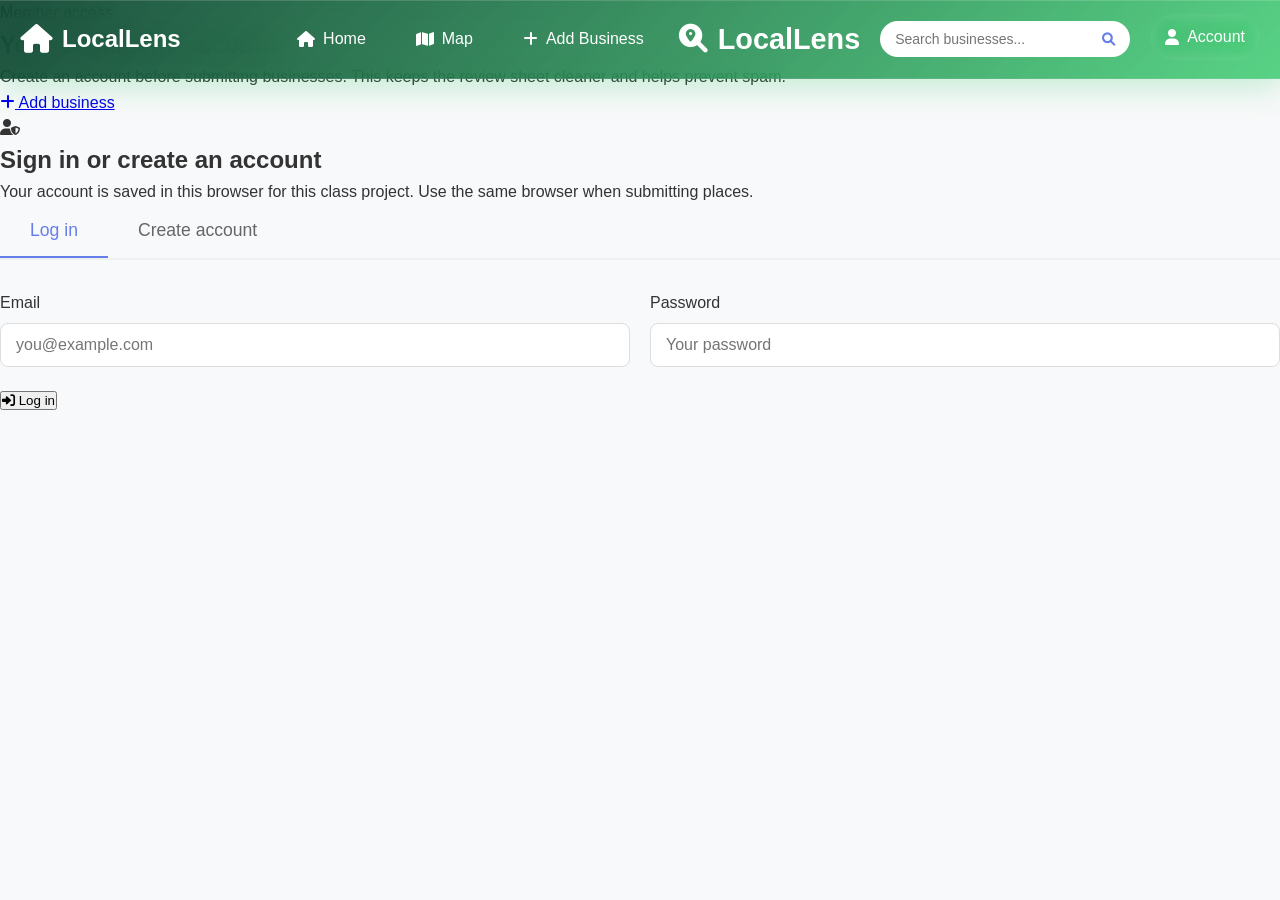
==== account.html @ 546eb5cb "Improve account page and local login flow" ====
<!DOCTYPE html>
<html lang="en">
<head>
    <meta charset="UTF-8">
    <meta name="viewport" content="width=device-width, initial-scale=1.0">
    <title>LocalLens - Account</title>
    <link rel="stylesheet" href="styles.css?v=9">
    <link rel="stylesheet" href="account.css?v=1">
    <link href="https://cdnjs.cloudflare.com/ajax/libs/font-awesome/6.0.0/css/all.min.css" rel="stylesheet">
</head>
<body class="account-page">
    <nav class="navbar">
        <div class="nav-container">
            <a class="nav-logo" href="index.html" aria-label="LocalLens home">
                <i class="fas fa-home"></i>
                <span id="logo-text">LocalLens</span>
            </a>
            <div class="nav-items">
                <a href="index.html" class="nav-item"><i class="fas fa-home"></i><span>Home</span></a>
                <a href="map.html" class="nav-item"><i class="fas fa-map"></i><span>Map</span></a>
                <a href="add-business.html" class="nav-item"><i class="fas fa-plus"></i><span>Add Business</span></a>
                <div class="nav-brand"><i class="fas fa-search-location"></i><span>LocalLens</span></div>
                <div class="search-container">
                    <input type="text" placeholder="Search businesses..." id="account-search">
                    <button type="button" aria-label="Search"><i class="fas fa-search"></i></button>
                </div>
                <a href="account.html" class="nav-item active"><i class="fas fa-user"></i><span>Account</span></a>
            </div>
        </div>
    </nav>

    <main class="account-main">
        <section class="account-hero">
            <div>
                <p class="account-kicker">Member access</p>
                <h1>Your LocalLens account</h1>
                <p>Create an account before submitting businesses. This keeps the review sheet cleaner and helps prevent spam.</p>
            </div>
            <a class="account-add-link" href="add-business.html"><i class="fas fa-plus"></i> Add business</a>
        </section>

        <section id="signed-out-view" class="account-card auth-card">
            <div class="auth-intro">
                <span class="auth-icon"><i class="fas fa-user-shield"></i></span>
                <div>
                    <h2>Sign in or create an account</h2>
                    <p>Your account is saved in this browser for this class project. Use the same browser when submitting places.</p>
                </div>
            </div>

            <div class="auth-tabs" role="tablist" aria-label="Account options">
                <button class="auth-tab active" type="button" data-tab="login">Log in</button>
                <button class="auth-tab" type="button" data-tab="signup">Create account</button>
            </div>

            <form id="login-form" class="auth-form active" autocomplete="on">
                <div class="form-grid account-form-grid">
                    <div class="form-group">
                        <label for="login-email">Email</label>
                        <input type="email" id="login-email" placeholder="you@example.com" required>
                    </div>
                    <div class="form-group">
                        <label for="login-password">Password</label>
                        <input type="password" id="login-password" placeholder="Your password" required>
                    </div>
                </div>
                <button class="account-primary-btn" type="submit"><i class="fas fa-right-to-bracket"></i> Log in</button>
            </form>

            <form id="signup-form" class="auth-form" autocomplete="on">
                <div class="form-grid account-form-grid">
                    <div class="form-group">
                        <label for="signup-name">Name</label>
                        <input type="text" id="signup-name" placeholder="Your name" required>
                    </div>
                    <div class="form-group">
                        <label for="signup-email">Email</label>
                        <input type="email" id="signup-email" placeholder="you@example.com" required>
                    </div>
                    <div class="form-group">
                        <label for="signup-password">Password</label>
                        <input type="password" id="signup-password" minlength="4" placeholder="At least 4 characters" required>
                    </div>
                    <div class="form-group">
                        <label for="signup-confirm-password">Confirm password</label>
                        <input type="password" id="signup-confirm-password" minlength="4" placeholder="Retype password" required>
                    </div>
                </div>
                <button class="account-primary-btn" type="submit"><i class="fas fa-user-plus"></i> Create account</button>
            </form>
        </section>

        <section id="signed-in-view" class="account-dashboard" hidden>
            <div class="account-card profile-card">
                <div class="profile-summary">
                    <div class="profile-avatar" id="profile-avatar">L</div>
                    <div>
                        <p class="account-kicker">Signed in</p>
                        <h2 id="profile-name">LocalLens user</h2>
                        <p id="profile-email">you@example.com</p>
                    </div>
                </div>
                <div class="profile-actions">
                    <a class="account-primary-btn" href="add-business.html"><i class="fas fa-plus"></i> Add business</a>
                    <button class="account-secondary-btn" id="logout-button" type="button"><i class="fas fa-arrow-right-from-bracket"></i> Log out</button>
                </div>
            </div>

            <div class="account-grid">
                <article class="account-card status-card">
                    <span class="status-icon"><i class="fas fa-clock"></i></span>
                    <div>
                        <h3>Submission cooldown</h3>
                        <p id="cooldown-status">You can submit a business now.</p>
                    </div>
                </article>
                <article class="account-card status-card">
                    <span class="status-icon"><i class="fas fa-clipboard-check"></i></span>
                    <div>
                        <h3>Review process</h3>
                        <p>New submissions go to the Review tab first so your group can approve them.</p>
                    </div>
                </article>
            </div>

            <section class="account-card profile-edit-card">
                <div class="section-title-row">
                    <div>
                        <h2>Profile details</h2>
                        <p>Update the name shown on this browser.</p>
                    </div>
                </div>
                <form id="profile-form" class="profile-form">
                    <div class="form-grid account-form-grid">
                        <div class="form-group">
                            <label for="edit-name">Name</label>
                            <input type="text" id="edit-name" required>
                        </div>
                        <div class="form-group">
                            <label for="edit-email">Email</label>
                            <input type="email" id="edit-email" required>
                        </div>
                    </div>
                    <button class="account-secondary-btn" type="submit"><i class="fas fa-save"></i> Save profile</button>
                </form>
            </section>

            <section class="account-card submissions-card">
                <div class="section-title-row">
                    <div>
                        <h2>Recent submissions</h2>
                        <p>Submissions saved from this browser.</p>
                    </div>
                </div>
                <div id="submission-list" class="submission-list"></div>
            </section>
        </section>
    </main>

    <script src="account.js?v=1"></script>
</body>
</html>
---- styles.css ----
/* Global Styles */
* {
    margin: 0;
    padding: 0;
    box-sizing: border-box;
}

body {
    font-family: 'Segoe UI', Tahoma, Geneva, Verdana, sans-serif;
    line-height: 1.6;
    color: #333;
    background-color: #f8f9fa;
}

.container {
    max-width: 1200px;
    margin: 0 auto;
    padding: 0 20px;
}

/* Navigation Bar */
.navbar {
    background: linear-gradient(
        135deg,
        rgba(6, 64, 43, 0.9),
        rgba(34, 197, 94, 0.75)
    );

    backdrop-filter: blur(18px);
    -webkit-backdrop-filter: blur(18px);
    border-bottom: 1px solid rgba(255, 255, 255, 0.12);
    box-shadow:
        0 8px 32px rgba(34, 197, 94, 0.25),
        inset 0 1px 0 rgba(255, 255, 255, 0.15);
    padding: 1rem 0;
    position: fixed;
    top: 0;
    width: 100%;
    z-index: 1000;
}

.nav-container {
    max-width: 1400px;
    margin: 0 auto;
    display: flex;
    justify-content: space-between;
    align-items: center;
    padding: 0 20px;
}

.nav-logo {
    display: flex;
    align-items: center;
    color: white;
    font-size: 1.5rem;
    font-weight: bold;
    text-decoration: none;
}

.nav-logo i {
    margin-right: 10px;
    font-size: 1.8rem;
}

.nav-items {
    display: flex;
    align-items: center;
    gap: 20px;
    flex-wrap: wrap;
}

.nav-item {
    display: flex;
    align-items: center;
    color: white;
    text-decoration: none;
    padding: 10px 15px;
    border-radius: 25px;
    transition: all 0.3s ease;
}

.nav-item:hover,
.nav-item.active {
    background: rgba(255,255,255,0.15);
    backdrop-filter: blur(8px);
    transform: translateY(-2px);
}

.nav-item i {
    margin-right: 8px;
}

.nav-brand {
    color: white;
    font-size: 1.8rem;
    font-weight: bold;
    text-decoration: none;
    display: flex;
    align-items: center;
}

.nav-brand i {
    margin-right: 10px;
}

.search-container {
    position: relative;
    display: flex;
    align-items: center;
}

.search-container input {
    padding: 10px 40px 10px 15px;
    border: none;
    border-radius: 25px;
    width: 250px;
    outline: none;
    font-size: 14px;
}

.search-container button {
    position: absolute;
    right: 5px;
    background: none;
    border: none;
    color: #667eea;
    cursor: pointer;
    padding: 5px 10px;
}

/* Hero Section */
.hero {
    height: 100vh;
    background: linear-gradient(rgba(0,0,0,0.4), rgba(0,0,0,0.4)), 
                url('https://images.unsplash.com/photo-1666969565832-b55bf42a900d?q=80&w=2071&auto=format&fit=crop&ixlib=rb-4.1.0&ixid=M3wxMjA3fDB8MHxwaG90by1wYWdlfHx8fGVufDB8fHx8fA%3D%3D');
    background-size: cover;
    background-position: center;
    display: flex;
    align-items: center;
    justify-content: center;
    text-align: center;
    color: white;
}

.hero-overlay {
    max-width: 800px;
    padding: 0 20px;
}

.hero-content h1 {
    font-size: 3.5rem;
    margin-bottom: 1rem;
    text-shadow: 2px 2px 4px rgba(0,0,0,0.5);
}

.hero-content p {
    font-size: 1.3rem;
    margin-bottom: 2rem;
    text-shadow: 1px 1px 2px rgba(0,0,0,0.5);
}

.cta-button {
    background: rgba(6, 64, 43, 0.2);
    backdrop-filter: blur(12px);
    -webkit-backdrop-filter: blur(12px);
    color: white;
    padding: 12px 24px;
    border: 1px solid rgba(255, 255, 255, 0.25);
    border-radius: 15px;
    font-size: 1.1rem;
    cursor: pointer;
    box-shadow:
        0 8px 32px rgba(6, 64, 43, 0.2),
        inset 0 1px 1px rgba(255, 255, 255, 0.2);
    font-weight: 600;
    transition: all 0.3s ease;
    text-decoration: none;
    display: inline-flex;
    align-items: center;
    gap: 10px;
}

.cta-button:hover {
    background: rgba(6, 64, 43, 0.35);
    transform: translateY(-3px);
    box-shadow: 
        0 12px 40px rgba(6, 64, 43, 0.35),
        inset 0 1px 1px rgba(255, 255, 255, 0.3);
}

/* How It Works Section */
.how-it-works {
    padding: 80px 0;
    background: white;
}

.how-it-works h2 {
    text-align: center;
    font-size: 2.5rem;
    margin-bottom: 3rem;
    color: #333;
}

.steps-container {
    display: grid;
    grid-template-columns: repeat(auto-fit, minmax(300px, 1fr));
    gap: 40px;
}

.step {
    background: rgba(6, 64, 43, 0.12);
    backdrop-filter: blur(16px);
    -webkit-backdrop-filter: blur(16px);
    border: 1px solid rgba(255, 255, 255, 0.15);
    border-radius: 20px;
    padding: 30px 25px;
    text-align: center;
    box-shadow: 0 8px 32px rgba(6, 64, 43, 0.15);
    transition: all 0.4s ease;
    cursor: pointer;
}

.step:hover {
    transform: translateY(-10px) scale(1.02);
    background: rgba(6, 64, 43, 0.2);
    box-shadow: 0 20px 40px rgba(6, 64, 43, 0.25);
}

.step-icon {
    width: 80px;
    height: 80px;
    background: linear-gradient(
        135deg, 
        rgba(6, 64, 43, 0.9),
        rgba(34, 197, 94, 0.8)
    );
    border-radius: 50%;
    display: flex;
    align-items: center;
    justify-content: center;
    margin: 0 auto 20px;
    color: white;
    font-size: 2rem;
}

.step h3 {
    font-size: 1.5rem;
    margin-bottom: 15px;
    color: #333;
}

.step p {
    color: #666;
    line-height: 1.6;
}
.step:hover .step-icon {
    transform: scale(1.15);
    box-shadow: 0 12px 30px rgba(34, 197, 94, 0.45);
}

/* About Us Section */
.about-us {
    padding: 80px 0;
    background: linear-gradient(135deg, #f093fb 0%, #f5576c 100%);
    color: white;
}

.about-content {
    display: grid;
    grid-template-columns: 1fr 1fr;
    gap: 50px;
    align-items: center;
}

.about-text h2 {
    font-size: 2.5rem;
    margin-bottom: 2rem;
}

.about-text p {
    font-size: 1.1rem;
    line-height: 1.8;
    margin-bottom: 1.5rem;
}

.about-image {
    border-radius: 15px;
    overflow: hidden;
    box-shadow: 0 20px 40px rgba(0,0,0,0.2);
}

.about-image img {
    width: 100%;
    height: auto;
    display: block;
}

/* Footer */
.footer {
    background: #2c3e50;
    color: white;
    padding: 50px 0 20px;
}

.footer-content {
    display: grid;
    grid-template-columns: repeat(auto-fit, minmax(250px, 1fr));
    gap: 40px;
    margin-bottom: 30px;
}

.footer-section h3 {
    font-size: 1.3rem;
    margin-bottom: 20px;
}

.footer-section ul {
    list-style: none;
}

.footer-section ul li {
    margin-bottom: 10px;
}

.footer-section ul li a {
    color: #bdc3c7;
    text-decoration: none;
    transition: color 0.3s ease;
}

.footer-section ul li a:hover {
    color: white;
}

.social-links {
    display: flex;
    gap: 15px;
}

.social-links a {
    color: #bdc3c7;
    font-size: 1.5rem;
    transition: color 0.3s ease;
}

.social-links a:hover {
    color: white;
}

.footer-bottom {
    text-align: center;
    padding-top: 20px;
    border-top: 1px solid #34495e;
    color: #bdc3c7;
}

/* Main Content */
.main-content {
    margin-top: 80px;
    min-height: calc(100vh - 80px);
}

/* Map Controls */
.map-controls {
    display: flex;
    justify-content: space-between;
    align-items: center;
    padding: 20px;
    background: white;
    border-bottom: 1px solid #e9ecef;
    position: sticky;
    top: 80px;
    z-index: 100;
}

.control-btn {
    background: #667eea;
    color: white;
    border: none;
    padding: 10px 20px;
    border-radius: 25px;
    cursor: pointer;
    display: flex;
    align-items: center;
    gap: 8px;
    transition: all 0.3s ease;
}

.control-btn:hover {
    background: #5a67d8;
    transform: translateY(-2px);
}

.filter-container {
    position: relative;
}

.filter-dropdown {
    position: absolute;
    top: 100%;
    right: 0;
    background: white;
    border: 1px solid #e9ecef;
    border-radius: 10px;
    padding: 20px;
    min-width: 250px;
    box-shadow: 0 10px 30px rgba(0,0,0,0.1);
    display: none;
    z-index: 1000;
}

.filter-dropdown.show {
    display: block;
}

.filter-group {
    margin-bottom: 15px;
}

.filter-group label {
    display: block;
    margin-bottom: 5px;
    font-weight: 500;
}

.filter-group select {
    width: 100%;
    padding: 8px 12px;
    border: 1px solid #ddd;
    border-radius: 5px;
    outline: none;
}

.apply-btn {
    background: #28a745;
    color: white;
    border: none;
    padding: 10px 20px;
    border-radius: 5px;
    cursor: pointer;
    width: 100%;
    font-weight: 500;
}

/* Map and Business Container */
.map-business-container {
    display: grid;
    grid-template-columns: 1fr 1fr;
    height: calc(100vh - 140px);
}

.map-section {
    position: relative;
    background: #f8f9fa;
    border-right: 1px solid #e9ecef;
}

#map {
    width: 100%;
    height: 100%;
}

.map-placeholder {
    display: flex;
    flex-direction: column;
    align-items: center;
    justify-content: center;
    height: 100%;
    color: #666;
    font-size: 1.2rem;
}

.map-placeholder i {
    font-size: 4rem;
    margin-bottom: 20px;
    color: #ccc;
}

.business-list-section {
    background: white;
    display: flex;
    flex-direction: column;
}

.business-list-header {
    display: flex;
    justify-content: space-between;
    align-items: center;
    padding: 20px;
    border-bottom: 1px solid #e9ecef;
}

.business-list-header h3 {
    font-size: 1.3rem;
    color: #333;
}

.view-toggle {
    display: flex;
    gap: 10px;
}

.view-btn {
    background: none;
    border: 1px solid #ddd;
    padding: 8px 12px;
    border-radius: 5px;
    cursor: pointer;
    transition: all 0.3s ease;
}

.view-btn.active {
    background: #667eea;
    color: white;
    border-color: #667eea;
}

/* Business List */
.business-list {
    flex: 1;
    overflow-y: auto;
}

.business-item {
    display: flex;
    justify-content: space-between;
    align-items: center;
    padding: 20px;
    border-bottom: 1px solid #e9ecef;
    transition: background 0.3s ease;
}

.business-item:hover {
    background: #f8f9fa;
}

.business-info h4 {
    font-size: 1.1rem;
    margin-bottom: 8px;
    color: #333;
}

.business-rating {
    display: flex;
    align-items: center;
    gap: 5px;
    margin-bottom: 8px;
}

.business-rating i {
    color: #ffc107;
}

.business-category, .business-price, .business-distance {
    color: #666;
    font-size: 0.9rem;
    margin-bottom: 5px;
}

.business-actions {
    display: flex;
    gap: 10px;
}

.favorite-btn {
    background: none;
    border: none;
    color: #dc3545;
    cursor: pointer;
    font-size: 1.2rem;
    transition: color 0.3s ease;
}

.favorite-btn:hover, .favorite-btn.active {
    color: #c82333;
}

.details-btn {
    background: #667eea;
    color: white;
    border: none;
    padding: 8px 16px;
    border-radius: 20px;
    cursor: pointer;
    font-size: 0.9rem;
    transition: background 0.3s ease;
}

.details-btn:hover {
    background: #5a67d8;
}

/* Business Details Modal */
.modal {
    display: none;
    position: fixed;
    z-index: 2000;
    left: 0;
    top: 0;
    width: 100%;
    height: 100%;
    background: rgba(0,0,0,0.5);
}

.modal.show {
    display: flex;
    align-items: center;
    justify-content: center;
}

.modal-content {
    background: white;
    border-radius: 15px;
    max-width: 900px;
    width: 90%;
    max-height: 90vh;
    overflow-y: auto;
    position: relative;
}

.modal-header {
    display: flex;
    justify-content: space-between;
    align-items: center;
    padding: 20px;
    border-bottom: 1px solid #e9ecef;
}

.modal-header h2 {
    color: #333;
}

.close-btn {
    background: none;
    border: none;
    font-size: 1.5rem;
    cursor: pointer;
    color: #666;
}

.modal-body {
    padding: 20px;
}

.business-details {
    display: grid;
    grid-template-columns: 1fr 1fr;
    gap: 30px;
}

.details-left {
    display: flex;
    flex-direction: column;
    gap: 20px;
}

.business-image {
    border-radius: 10px;
    overflow: hidden;
}

.business-image img {
    width: 100%;
    height: 200px;
    object-fit: cover;
}

.business-rating {
    display: flex;
    align-items: center;
    gap: 10px;
}

.stars {
    color: #ffc107;
}

.details-right {
    display: flex;
    flex-direction: column;
    gap: 25px;
}

.info-section h3, .description-section h3, .menu-section h3, .reviews-section h3 {
    font-size: 1.3rem;
    margin-bottom: 15px;
    color: #333;
}

.info-item {
    display: flex;
    align-items: center;
    gap: 10px;
    margin-bottom: 10px;
}

.info-item i {
    color: #667eea;
    width: 20px;
}

.menu-list {
    list-style: none;
}

.menu-list li {
    padding: 8px 0;
    border-bottom: 1px solid #f0f0f0;
}

.review-item {
    padding: 15px;
    border: 1px solid #e9ecef;
    border-radius: 10px;
    margin-bottom: 15px;
}

.reviewer {
    font-weight: 600;
    color: #333;
}

.review-stars {
    color: #ffc107;
}

.review-text {
    margin-top: 10px;
    color: #666;
}

.modal-footer {
    display: flex;
    gap: 15px;
    padding: 20px;
    border-top: 1px solid #e9ecef;
}

.favorite-btn-modal {
    background: #dc3545;
    color: white;
    border: none;
    padding: 10px 20px;
    border-radius: 25px;
    cursor: pointer;
    display: flex;
    align-items: center;
    gap: 8px;
    transition: background 0.3s ease;
}

.favorite-btn-modal:hover {
    background: #c82333;
}

.write-review-btn {
    background: #667eea;
    color: white;
    border: none;
    padding: 10px 20px;
    border-radius: 25px;
    cursor: pointer;
    display: flex;
    align-items: center;
    gap: 8px;
    transition: background 0.3s ease;
}

.write-review-btn:hover {
    background: #5a67d8;
}

/* Account Section */
.account-container {
    max-width: 800px;
    margin: 0 auto;
    padding: 40px 20px;
}

/* Add Business Section */
.add-business-container {
    max-width: 1000px;
    margin: 0 auto;
    padding: 40px 20px;
}

.page-header {
    text-align: center;
    margin-bottom: 40px;
}

.page-header h1 {
    font-size: 2.5rem;
    margin-bottom: 15px;
    color: #333;
}

.page-header p {
    font-size: 1.2rem;
    color: #666;
}

.business-form-container {
    background: white;
    border-radius: 15px;
    padding: 40px;
    box-shadow: 0 10px 30px rgba(0,0,0,0.1);
}

.business-form {
    display: flex;
    flex-direction: column;
    gap: 30px;
}

.form-section {
    border-bottom: 1px solid #e9ecef;
    padding-bottom: 30px;
}

.form-section:last-child {
    border-bottom: none;
    padding-bottom: 0;
}

.form-section h2 {
    font-size: 1.5rem;
    margin-bottom: 20px;
    color: #333;
    display: flex;
    align-items: center;
    gap: 10px;
}

.form-grid {
    display: grid;
    grid-template-columns: repeat(auto-fit, minmax(250px, 1fr));
    gap: 20px;
}

.form-group textarea {
    resize: vertical;
    min-height: 100px;
}

.help-text {
    font-size: 0.9rem;
    color: #666;
    margin-top: 5px;
}

.form-actions {
    display: flex;
    gap: 15px;
    justify-content: flex-end;
    margin-top: 30px;
}

.primary-btn {
    background: linear-gradient(135deg, #667eea 0%, #764ba2 100%);
    color: white;
    border: none;
    padding: 15px 30px;
    border-radius: 25px;
    cursor: pointer;
    font-size: 1.1rem;
    display: flex;
    align-items: center;
    gap: 10px;
    transition: all 0.3s ease;
}

.primary-btn:hover {
    transform: translateY(-2px);
    box-shadow: 0 10px 20px rgba(0,0,0,0.2);
}

.secondary-btn {
    background: #6c757d;
    color: white;
    border: none;
    padding: 15px 30px;
    border-radius: 25px;
    cursor: pointer;
    font-size: 1.1rem;
    display: flex;
    align-items: center;
    gap: 10px;
    transition: all 0.3s ease;
}

.secondary-btn:hover {
    background: #5a6268;
    transform: translateY(-2px);
}

/* Success Message */
.success-message {
    background: linear-gradient(135deg, #28a745 0%, #20c997 100%);
    border-radius: 15px;
    padding: 40px;
    text-align: center;
    color: white;
    margin-top: 30px;
}

.success-content i {
    font-size: 4rem;
    margin-bottom: 20px;
}

.success-content h3 {
    font-size: 2rem;
    margin-bottom: 15px;
}

.success-content p {
    font-size: 1.1rem;
    margin-bottom: 30px;
    opacity: 0.9;
}

.success-btn {
    background: white;
    color: #28a745;
    border: none;
    padding: 12px 25px;
    border-radius: 25px;
    cursor: pointer;
    font-size: 1rem;
    margin: 0 10px;
    transition: all 0.3s ease;
}

.success-btn:hover {
    transform: translateY(-2px);
    box-shadow: 0 5px 15px rgba(0,0,0,0.2);
}

.auth-section {
    background: white;
    border-radius: 15px;
    padding: 40px;
    box-shadow: 0 10px 30px rgba(0,0,0,0.1);
    margin-bottom: 40px;
}

.auth-tabs {
    display: flex;
    margin-bottom: 30px;
    border-bottom: 2px solid #f0f0f0;
}

.auth-tab {
    background: none;
    border: none;
    padding: 15px 30px;
    font-size: 1.1rem;
    cursor: pointer;
    color: #666;
    border-bottom: 2px solid transparent;
    transition: all 0.3s ease;
}

.auth-tab.active {
    color: #667eea;
    border-bottom-color: #667eea;
}

.auth-form {
    display: none;
}

.auth-form.active {
    display: block;
}

.auth-form h2 {
    font-size: 2rem;
    margin-bottom: 30px;
    color: #333;
    text-align: center;
}

.form-group {
    margin-bottom: 20px;
}

.form-group label {
    display: block;
    margin-bottom: 8px;
    font-weight: 500;
    color: #333;
}

.form-group input, .form-group textarea {
    width: 100%;
    padding: 12px 15px;
    border: 1px solid #ddd;
    border-radius: 8px;
    font-size: 1rem;
    outline: none;
    transition: border-color 0.3s ease;
}

.form-group input:focus, .form-group textarea:focus {
    border-color: #667eea;
}

.form-options {
    display: flex;
    justify-content: space-between;
    align-items: center;
    margin-bottom: 20px;
}

.form-options label {
    display: flex;
    align-items: center;
    gap: 8px;
    color: #666;
}

.forgot-password {
    color: #667eea;
    text-decoration: none;
}

.forgot-password:hover {
    text-decoration: underline;
}

.submit-btn {
    background: linear-gradient(135deg, #667eea 0%, #764ba2 100%);
    color: white;
    border: none;
    padding: 15px 30px;
    border-radius: 25px;
    font-size: 1.1rem;
    cursor: pointer;
    width: 100%;
    transition: transform 0.3s ease;
}

.submit-btn:hover {
    transform: translateY(-2px);
}

.social-login {
    text-align: center;
    margin-top: 30px;
}

.social-login p {
    color: #666;
    margin-bottom: 15px;
}

.social-buttons {
    display: flex;
    gap: 15px;
    justify-content: center;
}

.social-btn {
    padding: 10px 20px;
    border: 1px solid #ddd;
    border-radius: 25px;
    cursor: pointer;
    display: flex;
    align-items: center;
    gap: 8px;
    transition: all 0.3s ease;
    text-decoration: none;
    color: #333;
}

.social-btn:hover {
    background: #f8f9fa;
    transform: translateY(-2px);
}

.social-btn.google {
    color: #db4437;
    border-color: #db4437;
}

.social-btn.facebook {
    color: #4267B2;
    border-color: #4267B2;
}

/* Profile Section */
.profile-section {
    background: white;
    border-radius: 15px;
    padding: 40px;
    box-shadow: 0 10px 30px rgba(0,0,0,0.1);
}

.profile-header {
    display: flex;
    justify-content: space-between;
    align-items: center;
    margin-bottom: 30px;
    padding-bottom: 20px;
    border-bottom: 1px solid #e9ecef;
}

.profile-info {
    display: flex;
    align-items: center;
    gap: 30px;
}

.profile-picture-container {
    position: relative;
}

.profile-picture-container img {
    width: 120px;
    height: 120px;
    border-radius: 50%;
    object-fit: cover;
    border: 4px solid #667eea;
}

.change-pic-btn {
    position: absolute;
    bottom: 0;
    right: 0;
    background: #667eea;
    color: white;
    border: none;
    border-radius: 50%;
    width: 40px;
    height: 40px;
    cursor: pointer;
    display: flex;
    align-items: center;
    justify-content: center;
    box-shadow: 0 2px 10px rgba(0,0,0,0.2);
}

.edit-profile-btn {
    background: #667eea;
    color: white;
    border: none;
    padding: 10px 20px;
    border-radius: 25px;
    cursor: pointer;
    display: flex;
    align-items: center;
    gap: 8px;
    transition: background 0.3s ease;
}

.edit-profile-btn:hover {
    background: #5a67d8;
}

.profile-tabs {
    display: flex;
    margin-bottom: 30px;
    border-bottom: 2px solid #f0f0f0;
}

.profile-tab {
    background: none;
    border: none;
    padding: 15px 30px;
    font-size: 1.1rem;
    cursor: pointer;
    color: #666;
    border-bottom: 2px solid transparent;
    transition: all 0.3s ease;
}

.profile-tab.active {
    color: #667eea;
    border-bottom-color: #667eea;
}

.profile-content {
    display: none;
}

.profile-content.active {
    display: block;
}

/* Favorites Grid */
.favorites-grid {
    display: grid;
    grid-template-columns: repeat(auto-fill, minmax(300px, 1fr));
    gap: 20px;
}

.favorite-item {
    background: #f8f9fa;
    border-radius: 15px;
    overflow: hidden;
    transition: transform 0.3s ease;
}

.favorite-item:hover {
    transform: translateY(-5px);
}

.favorite-item img {
    width: 100%;
    height: 200px;
    object-fit: cover;
}

.favorite-info {
    padding: 20px;
}

.favorite-info h4 {
    font-size: 1.2rem;
    margin-bottom: 10px;
    color: #333;
}

.favorite-rating {
    display: flex;
    align-items: center;
    gap: 5px;
    margin-bottom: 10px;
}

.favorite-rating i {
    color: #ffc107;
}

.favorite-info p {
    color: #666;
    margin-bottom: 15px;
}

.remove-favorite {
    background: #dc3545;
    color: white;
    border: none;
    padding: 8px 15px;
    border-radius: 20px;
    cursor: pointer;
    font-size: 0.9rem;
    transition: background 0.3s ease;
    display: flex;
    align-items: center;
    gap: 5px;
}

.remove-favorite:hover {
    background: #c82333;
}

/* Recent List */
.recent-list {
    display: flex;
    flex-direction: column;
    gap: 15px;
}

.recent-item {
    display: flex;
    justify-content: space-between;
    align-items: center;
    padding: 20px;
    background: #f8f9fa;
    border-radius: 10px;
    transition: background 0.3s ease;
}

.recent-item:hover {
    background: #e9ecef;
}

.recent-info h4 {
    font-size: 1.1rem;
    margin-bottom: 5px;
    color: #333;
}

.recent-info p {
    color: #666;
    margin-bottom: 10px;
}

.recent-rating {
    display: flex;
    align-items: center;
    gap: 5px;
}

.recent-rating i {
    color: #ffc107;
}

.view-again-btn {
    background: #667eea;
    color: white;
    border: none;
    padding: 8px 16px;
    border-radius: 20px;
    cursor: pointer;
    font-size: 0.9rem;
    transition: background 0.3s ease;
    text-decoration: none;
}

.view-again-btn:hover {
    background: #5a67d8;
}

/* Reviews List */
.reviews-list {
    display: flex;
    flex-direction: column;
    gap: 20px;
}

.review-item {
    padding: 20px;
    background: #f8f9fa;
    border-radius: 10px;
    border: 1px solid #e9ecef;
}

.review-header {
    display: flex;
    justify-content: space-between;
    align-items: center;
    margin-bottom: 15px;
}

.review-header h4 {
    font-size: 1.1rem;
    color: #333;
}

.review-date {
    color: #666;
    font-size: 0.9rem;
}

.edit-review-btn {
    background: #667eea;
    color: white;
    border: none;
    padding: 8px 16px;
    border-radius: 20px;
    cursor: pointer;
    font-size: 0.9rem;
    transition: background 0.3s ease;
    display: flex;
    align-items: center;
    gap: 5px;
}

.edit-review-btn:hover {
    background: #5a67d8;
}

/* Responsive Design */
@media (max-width: 768px) {
    .nav-container {
        flex-direction: column;
        gap: 15px;
    }

    .nav-items {
        flex-wrap: wrap;
        justify-content: center;
        gap: 15px;
    }

    .search-container input {
        width: 200px;
    }

    .hero-content h1 {
        font-size: 2.5rem;
    }

    .about-content {
        grid-template-columns: 1fr;
        text-align: center;
    }

    .map-business-container {
        grid-template-columns: 1fr;
        height: auto;
    }

    .map-section {
        height: 400px;
        border-right: none;
        border-bottom: 1px solid #e9ecef;
    }

    .business-list-section {
        height: 600px;
    }

    .business-details {
        grid-template-columns: 1fr;
    }

    .profile-info {
        flex-direction: column;
        text-align: center;
        gap: 20px;
    }

    .favorites-grid {
        grid-template-columns: 1fr;
    }

    .recent-item {
        flex-direction: column;
        align-items: flex-start;
        gap: 15px;
    }

    .modal-content {
        width: 95%;
        margin: 20px;
    }
}

@media (max-width: 480px) {
    .hero-content h1 {
        font-size: 2rem;
    }

    .hero-content p {
        font-size: 1.1rem;
    }

    .steps-container {
        grid-template-columns: 1fr;
    }

    .auth-section, .profile-section {
        padding: 20px;
    }

    .search-container input {
        width: 150px;
    }

    .map-controls {
        flex-direction: column;
        gap: 15px;
    }

    .filter-dropdown {
        right: -50px;
    }
}
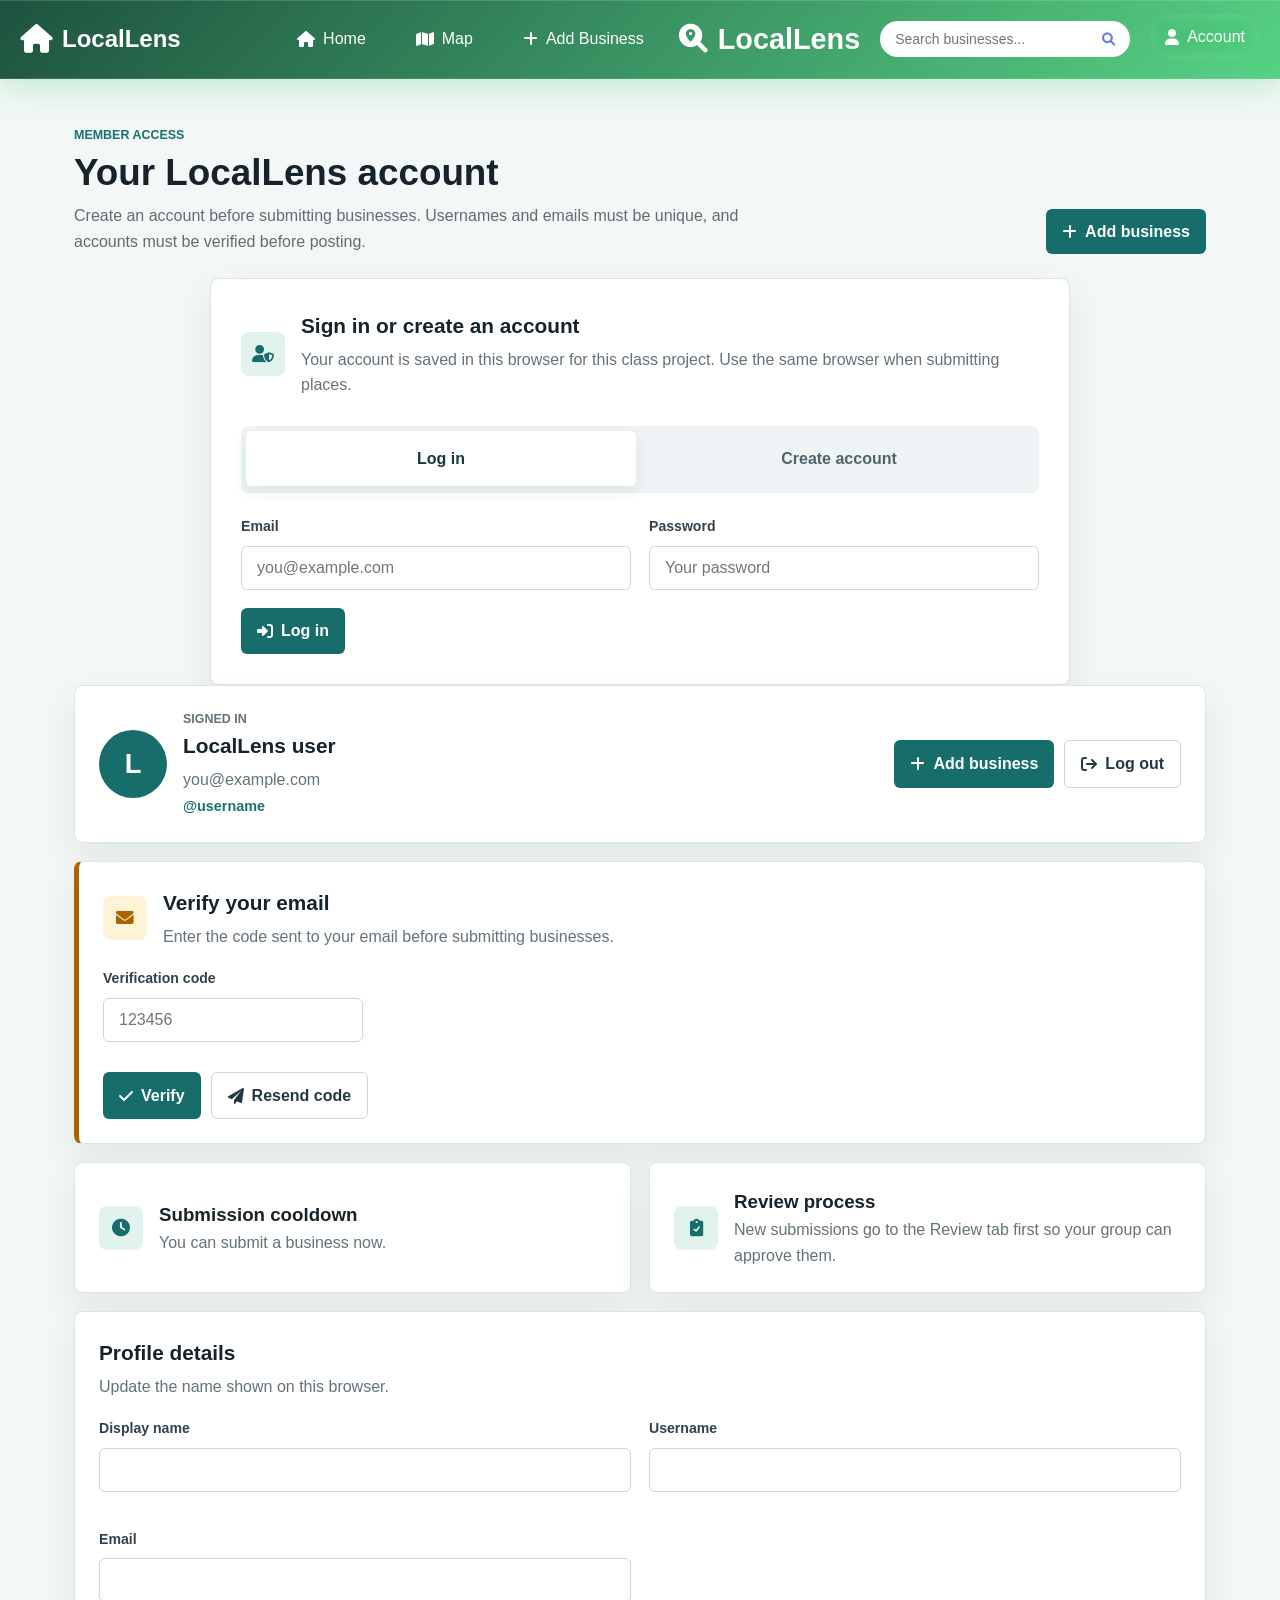
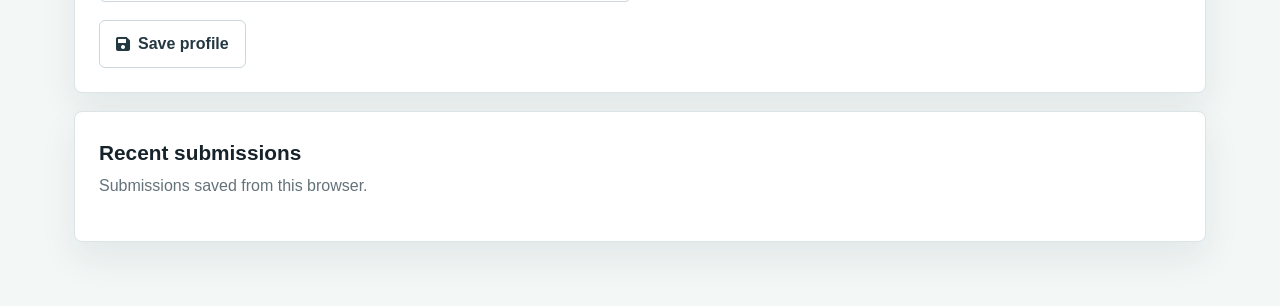
==== commit 9f9f9e31: "Load responsive styles on account page" ====
--- a/account.html
+++ b/account.html
@@ -4,8 +4,9 @@
     <meta charset="UTF-8">
     <meta name="viewport" content="width=device-width, initial-scale=1.0">
     <title>LocalLens - Account</title>
-    <link rel="stylesheet" href="styles.css?v=9">
-    <link rel="stylesheet" href="account.css?v=1">
+    <link rel="stylesheet" href="styles.css?v=11">
+    <link rel="stylesheet" href="account.css?v=2">
+    <link rel="stylesheet" href="responsive.css?v=1">
     <link href="https://cdnjs.cloudflare.com/ajax/libs/font-awesome/6.0.0/css/all.min.css" rel="stylesheet">
 </head>
 <body class="account-page">
@@ -34,7 +35,7 @@
             <div>
                 <p class="account-kicker">Member access</p>
                 <h1>Your LocalLens account</h1>
-                <p>Create an account before submitting businesses. This keeps the review sheet cleaner and helps prevent spam.</p>
+                <p>Create an account before submitting businesses. Usernames and emails must be unique, and accounts must be verified before posting.</p>
             </div>
             <a class="account-add-link" href="add-business.html"><i class="fas fa-plus"></i> Add business</a>
         </section>
@@ -70,8 +71,13 @@
             <form id="signup-form" class="auth-form" autocomplete="on">
                 <div class="form-grid account-form-grid">
                     <div class="form-group">
-                        <label for="signup-name">Name</label>
+                        <label for="signup-name">Display name</label>
                         <input type="text" id="signup-name" placeholder="Your name" required>
+                    </div>
+                    <div class="form-group">
+                        <label for="signup-username">Username</label>
+                        <input type="text" id="signup-username" minlength="3" maxlength="24" pattern="[A-Za-z0-9_]+" placeholder="local_user" required>
+                        <p class="input-help">Letters, numbers, and underscores only.</p>
                     </div>
                     <div class="form-group">
                         <label for="signup-email">Email</label>
@@ -95,16 +101,37 @@
                 <div class="profile-summary">
                     <div class="profile-avatar" id="profile-avatar">L</div>
                     <div>
-                        <p class="account-kicker">Signed in</p>
+                        <p class="account-kicker" id="verification-label">Signed in</p>
                         <h2 id="profile-name">LocalLens user</h2>
                         <p id="profile-email">you@example.com</p>
+                        <p id="profile-username" class="profile-username">@username</p>
                     </div>
                 </div>
                 <div class="profile-actions">
-                    <a class="account-primary-btn" href="add-business.html"><i class="fas fa-plus"></i> Add business</a>
+                    <a class="account-primary-btn" id="profile-add-business" href="add-business.html"><i class="fas fa-plus"></i> Add business</a>
                     <button class="account-secondary-btn" id="logout-button" type="button"><i class="fas fa-arrow-right-from-bracket"></i> Log out</button>
                 </div>
             </div>
+
+            <section id="verification-card" class="account-card verification-card" hidden>
+                <div class="section-title-row">
+                    <span class="status-icon warning"><i class="fas fa-envelope"></i></span>
+                    <div>
+                        <h2>Verify your email</h2>
+                        <p id="verification-message">Enter the code sent to your email before submitting businesses.</p>
+                    </div>
+                </div>
+                <form id="verification-form" class="verification-form">
+                    <div class="form-group">
+                        <label for="verification-code">Verification code</label>
+                        <input type="text" id="verification-code" maxlength="6" inputmode="numeric" placeholder="123456" required>
+                    </div>
+                    <div class="verification-actions">
+                        <button class="account-primary-btn" type="submit"><i class="fas fa-check"></i> Verify</button>
+                        <button class="account-secondary-btn" id="resend-code-button" type="button"><i class="fas fa-paper-plane"></i> Resend code</button>
+                    </div>
+                </form>
+            </section>
 
             <div class="account-grid">
                 <article class="account-card status-card">
@@ -133,8 +160,12 @@
                 <form id="profile-form" class="profile-form">
                     <div class="form-grid account-form-grid">
                         <div class="form-group">
-                            <label for="edit-name">Name</label>
+                            <label for="edit-name">Display name</label>
                             <input type="text" id="edit-name" required>
+                        </div>
+                        <div class="form-group">
+                            <label for="edit-username">Username</label>
+                            <input type="text" id="edit-username" minlength="3" maxlength="24" pattern="[A-Za-z0-9_]+" required>
                         </div>
                         <div class="form-group">
                             <label for="edit-email">Email</label>
@@ -157,6 +188,6 @@
         </section>
     </main>
 
-    <script src="account.js?v=1"></script>
+    <script src="account.js?v=2"></script>
 </body>
 </html>
--- a/account.css
+++ b/account.css
@@ -0,0 +1,367 @@
+.account-page {
+    background: #f3f7f6;
+    color: #17232b;
+}
+
+.account-page .nav-logo {
+    color: #fff;
+    text-decoration: none;
+}
+
+.account-main {
+    max-width: 1180px;
+    margin: 0 auto;
+    padding: 126px 24px 64px;
+}
+
+.account-hero {
+    display: flex;
+    align-items: flex-end;
+    justify-content: space-between;
+    gap: 24px;
+    margin-bottom: 24px;
+}
+
+.account-kicker {
+    margin: 0 0 6px;
+    color: #18736f;
+    font-size: 0.78rem;
+    font-weight: 800;
+    letter-spacing: 0;
+    text-transform: uppercase;
+}
+
+.account-hero h1,
+.account-card h2,
+.account-card h3 {
+    color: #17232b;
+    letter-spacing: 0;
+}
+
+.account-hero h1 {
+    margin: 0;
+    font-size: 2.3rem;
+    line-height: 1.12;
+}
+
+.account-hero p:last-child {
+    max-width: 720px;
+    margin: 10px 0 0;
+    color: #5f6e76;
+}
+
+.account-add-link,
+.account-primary-btn,
+.account-secondary-btn {
+    display: inline-flex;
+    align-items: center;
+    justify-content: center;
+    gap: 8px;
+    min-height: 42px;
+    padding: 10px 16px;
+    border-radius: 6px;
+    border: 0;
+    font: inherit;
+    font-weight: 800;
+    text-decoration: none;
+    cursor: pointer;
+}
+
+.account-add-link,
+.account-primary-btn {
+    color: #fff;
+    background: #176d6a;
+}
+
+.account-add-link:hover,
+.account-primary-btn:hover {
+    background: #105653;
+}
+
+.account-secondary-btn {
+    color: #243842;
+    background: #fff;
+    border: 1px solid #cbd7dc;
+}
+
+.account-secondary-btn:hover {
+    background: #edf3f4;
+}
+
+.disabled-link {
+    cursor: not-allowed;
+    opacity: 0.55;
+}
+
+.account-card {
+    background: #fff;
+    border: 1px solid #dbe4e7;
+    border-radius: 8px;
+    box-shadow: 0 16px 36px rgba(31, 51, 58, 0.08);
+}
+
+.auth-card {
+    max-width: 860px;
+    margin: 0 auto;
+    padding: 30px;
+}
+
+.auth-intro,
+.profile-summary,
+.status-card,
+.section-title-row {
+    display: flex;
+    align-items: center;
+    gap: 16px;
+}
+
+.auth-icon,
+.status-icon {
+    display: inline-flex;
+    flex: 0 0 44px;
+    align-items: center;
+    justify-content: center;
+    width: 44px;
+    height: 44px;
+    color: #176d6a;
+    background: #e2f2ef;
+    border-radius: 8px;
+    font-size: 1.1rem;
+}
+
+.status-icon.warning {
+    color: #a86400;
+    background: #fff3d7;
+}
+
+.auth-intro h2,
+.section-title-row h2,
+.profile-card h2 {
+    margin: 0 0 4px;
+    font-size: 1.3rem;
+}
+
+.auth-intro p,
+.section-title-row p,
+.status-card p,
+.profile-card p {
+    margin: 0;
+    color: #64727a;
+}
+
+.profile-username {
+    margin-top: 3px !important;
+    color: #18736f !important;
+    font-size: 0.9rem;
+    font-weight: 800;
+}
+
+.auth-tabs {
+    display: flex;
+    gap: 8px;
+    margin: 28px 0 22px;
+    padding: 5px;
+    background: #eef4f5;
+    border-radius: 8px;
+}
+
+.auth-tab {
+    flex: 1;
+    min-height: 42px;
+    border: 0;
+    border-radius: 6px;
+    color: #52636c;
+    background: transparent;
+    font: inherit;
+    font-weight: 800;
+    cursor: pointer;
+}
+
+.auth-tab.active {
+    color: #173b3a;
+    background: #fff;
+    box-shadow: 0 6px 16px rgba(28, 50, 58, 0.08);
+}
+
+.auth-form {
+    display: none;
+}
+
+.auth-form.active {
+    display: block;
+}
+
+.account-form-grid {
+    grid-template-columns: repeat(2, minmax(0, 1fr));
+    gap: 18px;
+}
+
+.account-page .form-group {
+    margin: 0 0 18px;
+}
+
+.account-page .form-group label {
+    color: #31424c;
+    font-size: 0.88rem;
+    font-weight: 800;
+}
+
+.account-page .form-group input {
+    min-height: 44px;
+    border: 1px solid #cbd7dc;
+    border-radius: 6px;
+}
+
+.input-help {
+    margin: 5px 0 0;
+    color: #718089;
+    font-size: 0.78rem;
+}
+
+.account-dashboard {
+    display: grid;
+    gap: 18px;
+}
+
+.profile-card {
+    display: flex;
+    align-items: center;
+    justify-content: space-between;
+    gap: 22px;
+    padding: 24px;
+}
+
+.profile-avatar {
+    display: inline-flex;
+    flex: 0 0 68px;
+    align-items: center;
+    justify-content: center;
+    width: 68px;
+    height: 68px;
+    color: #fff;
+    background: #176d6a;
+    border-radius: 50%;
+    font-size: 1.7rem;
+    font-weight: 900;
+}
+
+.profile-actions,
+.verification-actions {
+    display: flex;
+    flex-wrap: wrap;
+    gap: 10px;
+}
+
+.account-grid {
+    display: grid;
+    grid-template-columns: repeat(2, minmax(0, 1fr));
+    gap: 18px;
+}
+
+.status-card,
+.profile-edit-card,
+.submissions-card,
+.verification-card {
+    padding: 24px;
+}
+
+.profile-edit-card,
+.submissions-card,
+.verification-card {
+    display: grid;
+    gap: 18px;
+}
+
+.verification-card {
+    border-left: 5px solid #a86400;
+}
+
+.verification-form {
+    display: grid;
+    gap: 12px;
+}
+
+.verification-form .form-group {
+    max-width: 260px;
+}
+
+.submission-list {
+    display: grid;
+    gap: 10px;
+}
+
+.submission-row {
+    display: flex;
+    align-items: center;
+    justify-content: space-between;
+    gap: 14px;
+    padding: 14px;
+    background: #f6faf9;
+    border: 1px solid #e2eaed;
+    border-radius: 6px;
+}
+
+.submission-row strong {
+    color: #1d3038;
+}
+
+.submission-row span {
+    color: #66757d;
+    font-size: 0.85rem;
+}
+
+.empty-state {
+    padding: 20px;
+    color: #66757d;
+    background: #f6faf9;
+    border: 1px dashed #c8d7dc;
+    border-radius: 6px;
+    text-align: center;
+}
+
+.account-toast {
+    position: fixed;
+    top: 102px;
+    right: 18px;
+    max-width: 320px;
+    padding: 14px 16px;
+    color: #fff;
+    background: #176d6a;
+    border-radius: 6px;
+    box-shadow: 0 14px 30px rgba(0, 0, 0, 0.18);
+    z-index: 10000;
+}
+
+.account-toast.error {
+    background: #b04435;
+}
+
+.account-toast.info {
+    background: #225c68;
+}
+
+@media (max-width: 820px) {
+    .account-main {
+        padding: 150px 18px 48px;
+    }
+
+    .account-hero,
+    .profile-card {
+        align-items: flex-start;
+        flex-direction: column;
+    }
+
+    .account-grid,
+    .account-form-grid {
+        grid-template-columns: 1fr;
+    }
+
+    .auth-card,
+    .profile-card,
+    .status-card,
+    .profile-edit-card,
+    .submissions-card,
+    .verification-card {
+        padding: 20px;
+    }
+}
--- a/responsive.css
+++ b/responsive.css
@@ -0,0 +1,383 @@
+/* Mobile and small-screen layout fixes */
+html {
+    overflow-x: hidden;
+}
+
+body {
+    overflow-x: hidden;
+}
+
+img,
+iframe,
+video {
+    max-width: 100%;
+}
+
+@media (max-width: 980px) {
+    .navbar {
+        padding: 10px 0;
+    }
+
+    .nav-container {
+        align-items: stretch;
+        flex-direction: column;
+        gap: 10px;
+        padding: 0 14px;
+    }
+
+    .nav-logo {
+        justify-content: center;
+        font-size: 1.22rem;
+    }
+
+    .nav-logo i {
+        font-size: 1.45rem;
+    }
+
+    .nav-items {
+        display: grid;
+        grid-template-columns: repeat(4, minmax(0, 1fr));
+        gap: 8px;
+        width: 100%;
+    }
+
+    .nav-brand {
+        display: none;
+    }
+
+    .nav-item {
+        justify-content: center;
+        min-width: 0;
+        min-height: 42px;
+        padding: 8px 6px;
+        border-radius: 10px;
+        font-size: 0.86rem;
+        text-align: center;
+    }
+
+    .nav-item i {
+        margin-right: 5px;
+    }
+
+    .search-container {
+        grid-column: 1 / -1;
+        width: 100%;
+        order: 10;
+    }
+
+    .search-container input {
+        width: 100%;
+        min-height: 42px;
+        font-size: 16px;
+    }
+
+    .main-content {
+        margin-top: 154px;
+        min-height: calc(100vh - 154px);
+    }
+
+    .hero {
+        min-height: 720px;
+        height: auto;
+        padding: 176px 18px 70px;
+    }
+
+    .hero-content h1 {
+        font-size: 2.45rem;
+        line-height: 1.08;
+    }
+
+    .hero-content p {
+        font-size: 1.05rem;
+    }
+
+    .how-it-works,
+    .about-us {
+        padding: 48px 0;
+    }
+
+    .how-it-works h2,
+    .about-text h2 {
+        font-size: 2rem;
+    }
+
+    .steps-container,
+    .about-content,
+    .footer-content {
+        grid-template-columns: 1fr;
+        gap: 22px;
+    }
+
+    .step {
+        padding: 24px 18px;
+    }
+
+    .map-controls {
+        position: static;
+        top: auto;
+        gap: 10px;
+        padding: 12px;
+    }
+
+    .map-controls .control-btn {
+        justify-content: center;
+        min-height: 42px;
+        padding: 10px 14px;
+    }
+
+    .filter-container {
+        min-width: 0;
+    }
+
+    .filter-dropdown {
+        left: auto;
+        right: 0;
+        width: min(92vw, 330px);
+        min-width: 0;
+    }
+
+    .map-business-container {
+        display: flex;
+        flex-direction: column;
+        height: auto;
+        min-height: 0;
+    }
+
+    .map-section {
+        height: min(56vh, 430px);
+        min-height: 320px;
+        border-right: 0;
+        border-bottom: 1px solid #e9ecef;
+    }
+
+    .business-list-section {
+        min-height: 420px;
+        height: auto;
+    }
+
+    .business-list {
+        max-height: none;
+        overflow: visible;
+    }
+
+    .business-list-header {
+        gap: 14px;
+        padding: 16px;
+    }
+
+    .business-item {
+        align-items: flex-start;
+        flex-direction: column;
+        gap: 14px;
+    }
+
+    .business-actions {
+        width: 100%;
+    }
+
+    .details-btn {
+        flex: 1;
+    }
+
+    .add-business-main,
+    .account-main {
+        width: 100%;
+        padding: 184px 16px 48px !important;
+    }
+
+    .submission-header,
+    .account-hero {
+        align-items: flex-start;
+        flex-direction: column;
+        gap: 14px;
+    }
+
+    .submission-header h1,
+    .account-hero h1 {
+        font-size: 2rem;
+    }
+
+    .submission-layout {
+        grid-template-columns: 1fr;
+        gap: 20px;
+    }
+
+    .listing-preview {
+        position: static;
+        top: auto;
+        order: -1;
+    }
+
+    .add-business-page .form-grid-three,
+    .score-inputs,
+    .account-form-grid,
+    .account-grid {
+        grid-template-columns: 1fr !important;
+    }
+
+    .add-business-page .form-span-two,
+    .add-business-page .form-span-three {
+        grid-column: auto !important;
+    }
+
+    .add-business-page .business-form .form-section,
+    .auth-card,
+    .profile-card,
+    .status-card,
+    .profile-edit-card,
+    .submissions-card,
+    .verification-card {
+        padding: 20px !important;
+    }
+
+    .add-business-page .business-form .form-actions,
+    .profile-card,
+    .submission-row,
+    .section-title-row,
+    .auth-intro,
+    .status-card {
+        align-items: flex-start;
+        flex-direction: column;
+    }
+
+    .add-business-page .form-actions > div,
+    .add-business-page .form-actions button,
+    .profile-actions,
+    .profile-actions a,
+    .profile-actions button,
+    .verification-actions,
+    .verification-actions button,
+    .account-add-link,
+    .map-return-link {
+        width: 100%;
+    }
+
+    .preview-title-row,
+    .preview-footer {
+        align-items: flex-start;
+        flex-direction: column;
+    }
+
+    .preview-scores {
+        grid-template-columns: 1fr;
+    }
+
+    .account-gate {
+        grid-template-columns: 1fr;
+    }
+
+    .modal-content {
+        width: calc(100vw - 24px);
+        max-height: calc(100vh - 24px);
+        border-radius: 8px;
+    }
+}
+
+@media (max-width: 560px) {
+    .nav-items {
+        grid-template-columns: repeat(2, minmax(0, 1fr));
+    }
+
+    .nav-item {
+        font-size: 0.82rem;
+    }
+
+    .main-content {
+        margin-top: 196px;
+        min-height: calc(100vh - 196px);
+    }
+
+    .hero {
+        min-height: 680px;
+        padding-top: 218px;
+    }
+
+    .hero-content h1 {
+        font-size: 2rem;
+    }
+
+    .hero-content p {
+        font-size: 0.98rem;
+    }
+
+    .container {
+        padding: 0 16px;
+    }
+
+    .map-controls {
+        align-items: stretch;
+        flex-direction: column;
+    }
+
+    .filter-dropdown {
+        left: 0;
+        right: auto;
+        width: calc(100vw - 24px);
+    }
+
+    .map-section {
+        height: 360px;
+        min-height: 300px;
+    }
+
+    .business-list-header {
+        align-items: flex-start;
+        flex-direction: column;
+    }
+
+    .view-toggle,
+    .view-btn {
+        width: 100%;
+    }
+
+    .view-btn {
+        min-height: 40px;
+    }
+
+    .add-business-main,
+    .account-main {
+        padding-top: 224px !important;
+        padding-left: 12px !important;
+        padding-right: 12px !important;
+    }
+
+    .submission-header h1,
+    .account-hero h1 {
+        font-size: 1.75rem;
+    }
+
+    .section-heading,
+    .matrix-heading {
+        align-items: flex-start;
+        flex-direction: column;
+    }
+
+    .matrix-average {
+        width: 100%;
+        padding: 12px 0 0;
+        border-left: 0;
+        border-top: 1px solid #dce3e6;
+        text-align: left;
+    }
+
+    .auth-tabs {
+        flex-direction: column;
+    }
+
+    .preview-body {
+        padding: 16px;
+    }
+
+    .success-message {
+        padding: 24px 16px;
+    }
+
+    .success-btn {
+        width: 100%;
+        margin: 6px 0;
+    }
+
+    .footer {
+        padding: 36px 0 20px;
+    }
+}
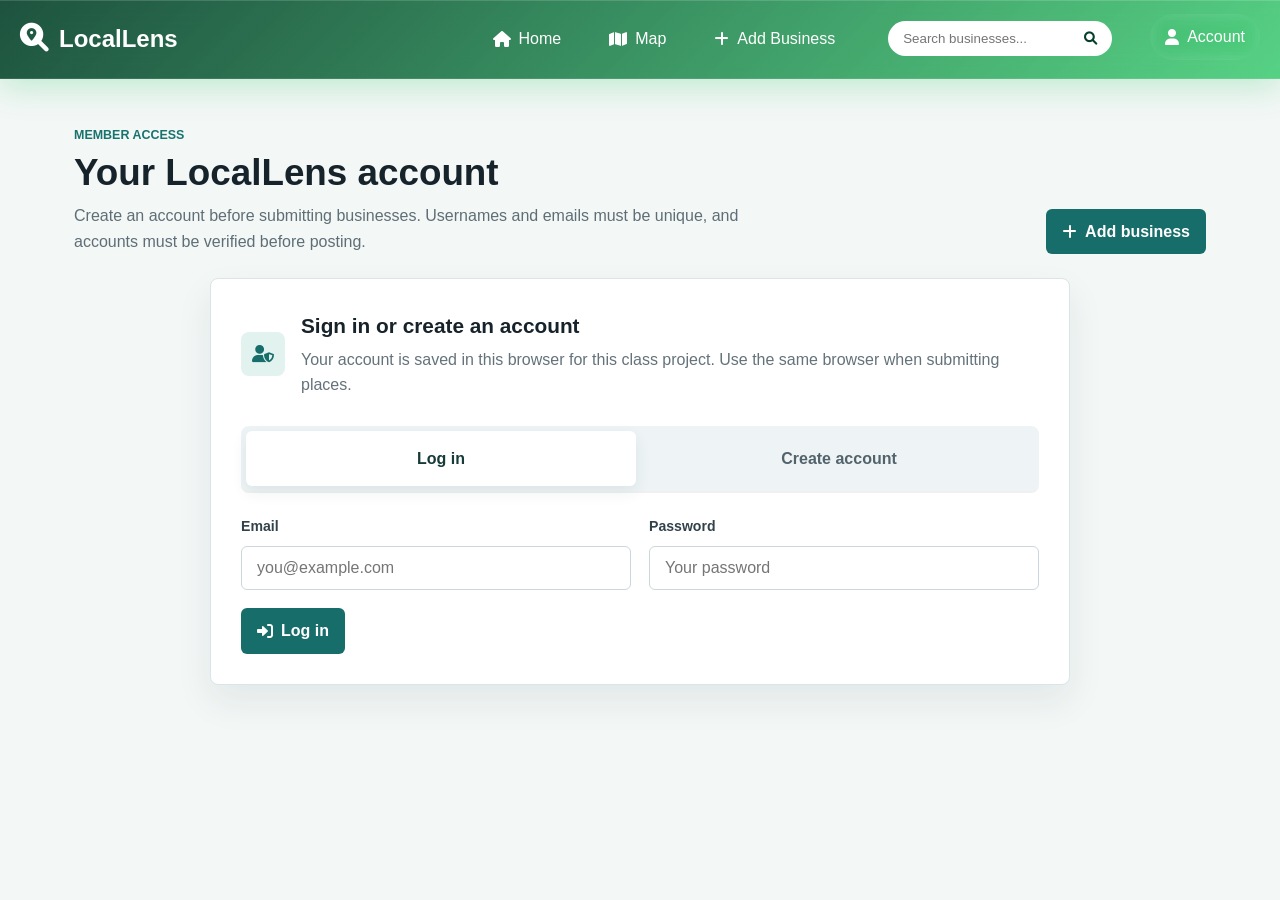
==== commit 88f8adcb: "Merge branch 'main' into main" ====
--- a/account.html
+++ b/account.html
@@ -12,20 +12,31 @@
 <body class="account-page">
     <nav class="navbar">
         <div class="nav-container">
-            <a class="nav-logo" href="index.html" aria-label="LocalLens home">
-                <i class="fas fa-home"></i>
-                <span id="logo-text">LocalLens</span>
+            <a href="index.html" class="nav-logo">
+                <i class="fas fa-search-location"></i>
+                <span>LocalLens</span>
             </a>
             <div class="nav-items">
-                <a href="index.html" class="nav-item"><i class="fas fa-home"></i><span>Home</span></a>
-                <a href="map.html" class="nav-item"><i class="fas fa-map"></i><span>Map</span></a>
-                <a href="add-business.html" class="nav-item"><i class="fas fa-plus"></i><span>Add Business</span></a>
-                <div class="nav-brand"><i class="fas fa-search-location"></i><span>LocalLens</span></div>
+                <a href="index.html" class="nav-item">
+                    <i class="fas fa-home"></i>
+                    Home
+                </a>
+                <a href="map.html" class="nav-item">
+                    <i class="fas fa-map"></i>
+                    Map
+                </a>
+                <a href="add-business.html" class="nav-item">
+                    <i class="fas fa-plus"></i>
+                    Add Business
+                </a>
                 <div class="search-container">
                     <input type="text" placeholder="Search businesses..." id="account-search">
                     <button type="button" aria-label="Search"><i class="fas fa-search"></i></button>
                 </div>
-                <a href="account.html" class="nav-item active"><i class="fas fa-user"></i><span>Account</span></a>
+                <a href="account.html" class="nav-item active">
+                    <i class="fas fa-user"></i>
+                    Account
+                </a>
             </div>
         </div>
     </nav>
--- a/styles.css
+++ b/styles.css
@@ -10,6 +10,10 @@
     line-height: 1.6;
     color: #333;
     background-color: #f8f9fa;
+}
+
+[hidden] {
+    display: none !important;
 }
 
 .container {
@@ -65,8 +69,7 @@
 .nav-items {
     display: flex;
     align-items: center;
-    gap: 20px;
-    flex-wrap: wrap;
+    gap: 18px;
 }
 
 .nav-item {
@@ -97,6 +100,7 @@
     text-decoration: none;
     display: flex;
     align-items: center;
+    white-space: nowrap;
 }
 
 .nav-brand i {
@@ -107,15 +111,17 @@
     position: relative;
     display: flex;
     align-items: center;
+    flex: 1;
+    max-width: 350px;
+    margin: 0 20px;
 }
 
 .search-container input {
+    width: 100%;
     padding: 10px 40px 10px 15px;
     border: none;
     border-radius: 25px;
-    width: 250px;
     outline: none;
-    font-size: 14px;
 }
 
 .search-container button {
@@ -123,7 +129,7 @@
     right: 5px;
     background: none;
     border: none;
-    color: #667eea;
+    color: #06402b;
     cursor: pointer;
     padding: 5px 10px;
 }
@@ -261,7 +267,11 @@
 /* About Us Section */
 .about-us {
     padding: 80px 0;
-    background: linear-gradient(135deg, #f093fb 0%, #f5576c 100%);
+    background: linear-gradient(
+        135deg,
+        rgba(6, 64, 43, 0.95),
+        rgba(34, 197, 94, 0.85)
+    );
     color: white;
 }
 
@@ -282,6 +292,12 @@
     line-height: 1.8;
     margin-bottom: 1.5rem;
 }
+.about-text {
+    background: rgba(255,255,255,0.08);
+    backdrop-filter: blur(10px);
+    padding: 30px;
+    border-radius: 20px;
+}
 
 .about-image {
     border-radius: 15px;
@@ -297,7 +313,7 @@
 
 /* Footer */
 .footer {
-    background: #2c3e50;
+    background: linear-gradient(135deg, #06402b, #0b5f3d);
     color: white;
     padding: 50px 0 20px;
 }
@@ -323,13 +339,13 @@
 }
 
 .footer-section ul li a {
-    color: #bdc3c7;
+    color: rgba(255, 255, 255, 0.75);
     text-decoration: none;
     transition: color 0.3s ease;
 }
 
 .footer-section ul li a:hover {
-    color: white;
+    color: #ffffff;
 }
 
 .social-links {
@@ -374,7 +390,7 @@
 }
 
 .control-btn {
-    background: #667eea;
+    background: #28a745;
     color: white;
     border: none;
     padding: 10px 20px;
@@ -387,7 +403,7 @@
 }
 
 .control-btn:hover {
-    background: #5a67d8;
+    background: #85d4b3;
     transform: translateY(-2px);
 }
 
@@ -510,9 +526,9 @@
 }
 
 .view-btn.active {
-    background: #667eea;
-    color: white;
-    border-color: #667eea;
+    background: #28a745;
+    color: white;
+    border-color: #28a745;
 }
 
 /* Business List */
@@ -576,7 +592,6 @@
 }
 
 .details-btn {
-    background: #667eea;
     color: white;
     border: none;
     padding: 8px 16px;
